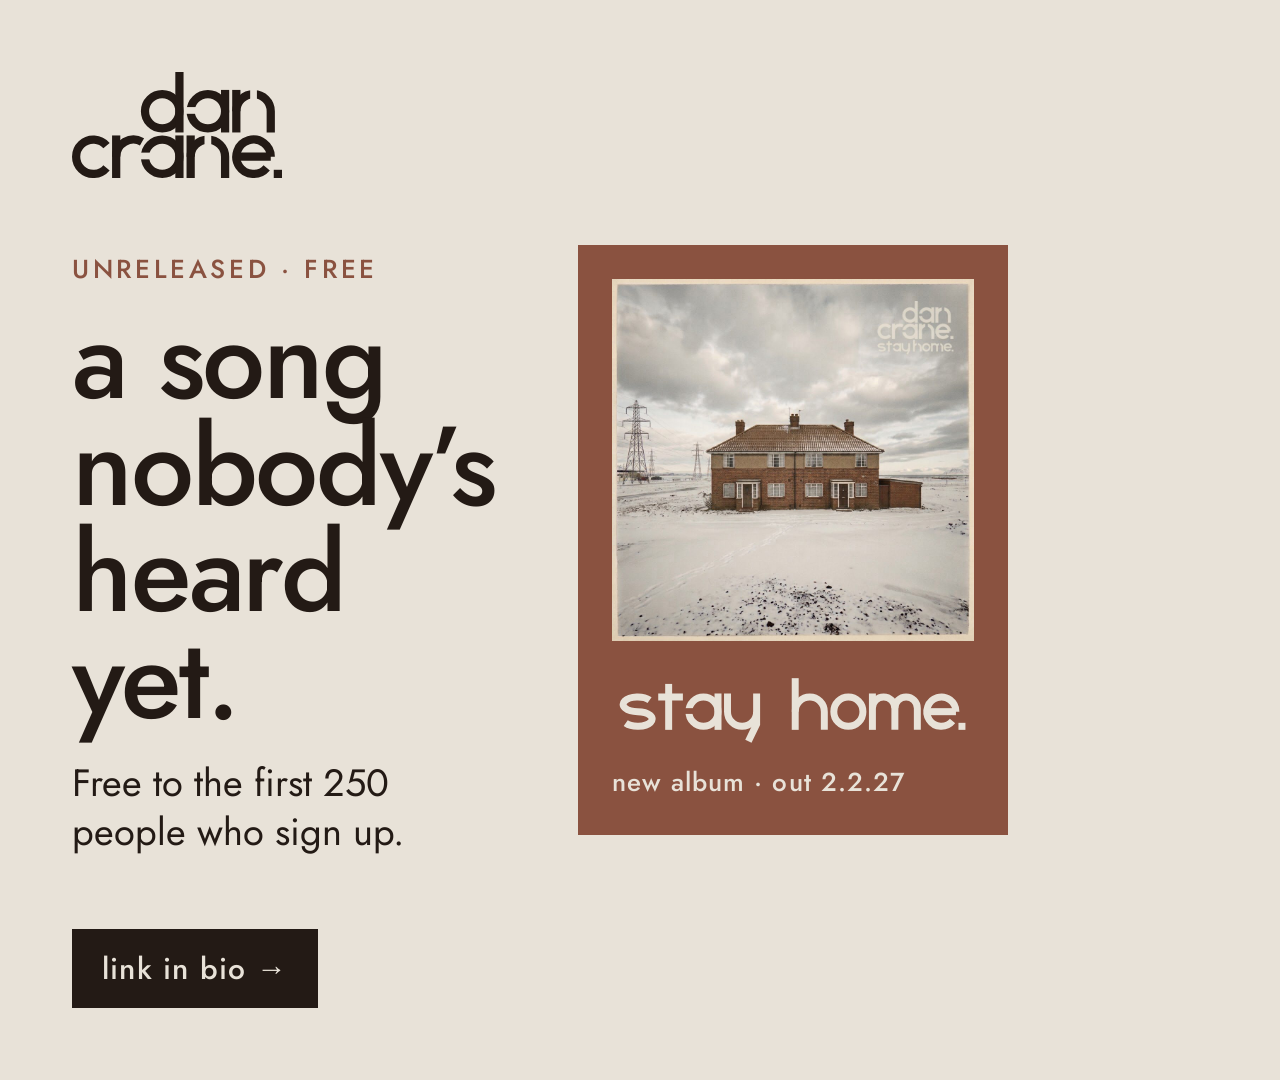
==== tools/giveaway-template.html @ 3b65ca57 "Add free-song Kit sign-up above contact; Instagram giveaway images - New "free song." section with t" ====
<!doctype html><meta charset="utf-8">
<!-- Instagram images for the free-song giveaway.
     Rendered by: node tools/make-giveaway-images.js
     ?format=post (1080x1080) or ?format=story (1080x1920) -->
<style>
  @font-face { font-family: "Jost"; font-weight: 400 500; src: url("../assets/fonts/jost-latin.woff2") format("woff2"); }
  :root { --paper: #e8e2d8; --ink: #231a15; --muted: #5f554d; --brick: #8a5240; }
  * { box-sizing: border-box; }
  html, body { margin: 0; background: var(--paper); color: var(--ink); font-family: "Jost", sans-serif; }
  .c { width: 1080px; display: flex; flex-direction: column; padding: 72px; }
  .logo { width: 210px; display: block; }
  .kicker { font-weight: 500; font-size: 26px; letter-spacing: .14em; text-transform: uppercase; color: var(--brick); margin: 0 0 18px; }
  h1 { font-weight: 500; font-size: 112px; line-height: .95; letter-spacing: -.02em; margin: 0; }
  .sub { font-size: 38px; line-height: 1.3; margin: 26px 0 0; max-width: 18ch; }
  .tag { display: inline-block; background: var(--ink); color: var(--paper); font-weight: 500; font-size: 30px; letter-spacing: .04em; padding: 18px 30px; }
  .box { background: var(--brick); color: var(--paper); padding: 34px; }
  .box img.cover { width: 100%; display: block; aspect-ratio: 1; object-fit: cover; }
  .box img.title { display: block; width: 100%; margin-top: 26px; }
  .box p { margin: 14px 0 0; font-weight: 500; font-size: 26px; letter-spacing: .04em; }

  /* square post: words left, brick box right */
  .post { height: 1080px; display: grid; grid-template-columns: 1fr 430px; gap: 56px; align-items: stretch; }
  .post .words { display: flex; flex-direction: column; }
  .post .mid { margin-top: auto; margin-bottom: auto; }
  .post .box { align-self: center; }

  /* story: stacked, keeps top and bottom 250px clear for Instagram's own buttons */
  .story { height: 1920px; padding: 210px 90px 250px; }
  .story .logo { width: 220px; }
  .story .mid { margin-top: 56px; }
  .story h1 { font-size: 124px; }
  .story .sub { max-width: none; }
  .story .box { margin: 52px auto 0; width: 540px; }
  .story .foot { margin-top: auto; padding-top: 40px; text-align: center; }
</style>
<body>
<div id="root"></div>
<script>
  var story = new URLSearchParams(location.search).get("format") === "story";
  var box = '<div class="box"><img class="cover" src="../assets/cover/stay-home.jpg" alt="">' +
            '<img class="title" src="../assets/brand/stay-home-title-light.svg" alt=""><p>new album · out 2.2.27</p></div>';
  var words = '<div class="mid"><p class="kicker">unreleased · free</p><h1>' + (story ? 'a song nobody’s<br>heard yet.' : 'a song<br>nobody’s<br>heard yet.') + '</h1>' +
              '<p class="sub">Free to the first 250 people who sign up.</p></div>';
  var foot = '<div class="foot"><span class="tag">link in bio →</span></div>';
  var logo = '<img class="logo" src="../assets/brand/logo.svg" alt="">';
  document.getElementById("root").innerHTML = story
    ? '<div class="c story">' + logo + words + box + foot + '</div>'
    : '<div class="c post"><div class="words">' + logo + words + foot + '</div>' + box + '</div>';
</script>
</body>
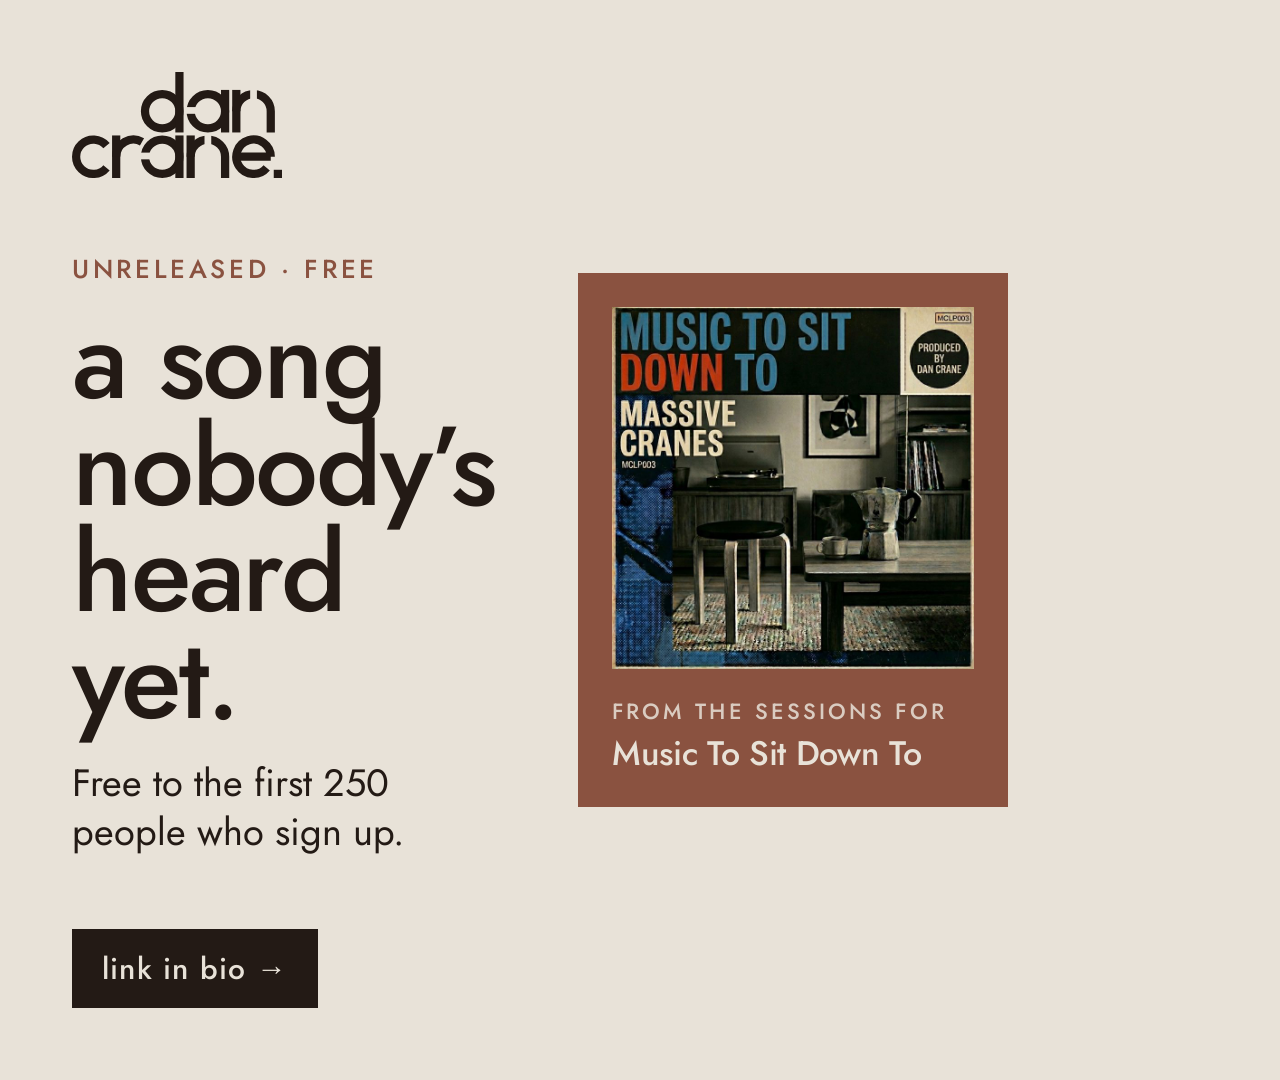
==== commit 92061e89: "Giveaway: use the Music To Sit Down To cover and name the sessions The free song is from the Music T" ====
--- a/tools/giveaway-template.html
+++ b/tools/giveaway-template.html
@@ -16,13 +16,16 @@
   .box { background: var(--brick); color: var(--paper); padding: 34px; }
   .box img.cover { width: 100%; display: block; aspect-ratio: 1; object-fit: cover; }
   .box img.title { display: block; width: 100%; margin-top: 26px; }
-  .box p { margin: 14px 0 0; font-weight: 500; font-size: 26px; letter-spacing: .04em; }
+  .box p { margin: 0; }
+  .box .from { margin-top: 26px; font-weight: 500; font-size: 22px; letter-spacing: .14em; text-transform: uppercase; opacity: .85; }
+  .box .album { margin-top: 8px; font-weight: 500; font-size: 40px; line-height: 1.1; letter-spacing: -.01em; }
 
   /* square post: words left, brick box right */
   .post { height: 1080px; display: grid; grid-template-columns: 1fr 430px; gap: 56px; align-items: stretch; }
   .post .words { display: flex; flex-direction: column; }
   .post .mid { margin-top: auto; margin-bottom: auto; }
   .post .box { align-self: center; }
+  .post .box .album { font-size: 34px; }
 
   /* story: stacked, keeps top and bottom 250px clear for Instagram's own buttons */
   .story { height: 1920px; padding: 210px 90px 250px; }
@@ -37,8 +40,8 @@
 <div id="root"></div>
 <script>
   var story = new URLSearchParams(location.search).get("format") === "story";
-  var box = '<div class="box"><img class="cover" src="../assets/cover/stay-home.jpg" alt="">' +
-            '<img class="title" src="../assets/brand/stay-home-title-light.svg" alt=""><p>new album · out 2.2.27</p></div>';
+  var box = '<div class="box"><img class="cover" src="../assets/releases/music-to-sit-down-to.jpg" alt="">' +
+            '<p class="from">from the sessions for</p><p class="album">Music To Sit Down To</p></div>';
   var words = '<div class="mid"><p class="kicker">unreleased · free</p><h1>' + (story ? 'a song nobody’s<br>heard yet.' : 'a song<br>nobody’s<br>heard yet.') + '</h1>' +
               '<p class="sub">Free to the first 250 people who sign up.</p></div>';
   var foot = '<div class="foot"><span class="tag">link in bio →</span></div>';
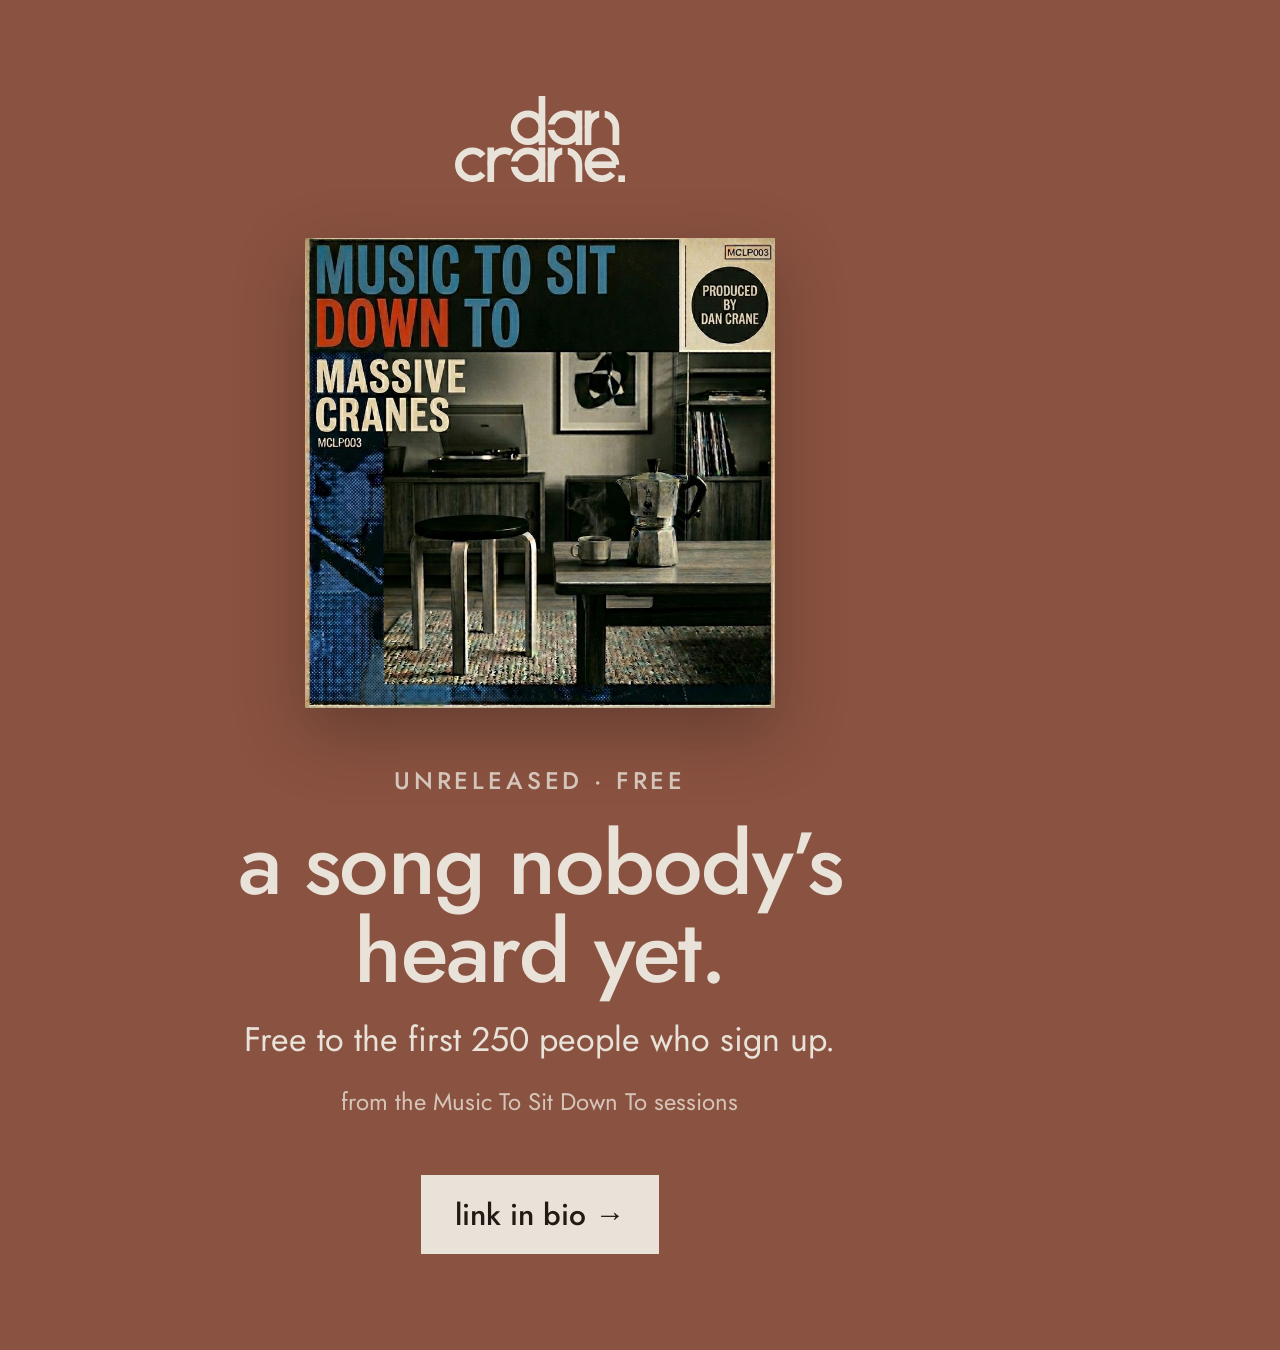
==== commit 7fd960a1: "Short bio: add the solo album; free-song Instagram images on brick, 4:5 post safe for grid crop Co-A" ====
--- a/tools/giveaway-template.html
+++ b/tools/giveaway-template.html
@@ -1,53 +1,47 @@
 <!doctype html><meta charset="utf-8">
-<!-- Instagram images for the free-song giveaway.
+<!-- Instagram images for the free-song giveaway, on brick.
      Rendered by: node tools/make-giveaway-images.js
-     ?format=post (1080x1080) or ?format=story (1080x1920) -->
+     ?format=post (1080x1350, 4:5 feed post) or ?format=story (1080x1920)
+     The post keeps everything inside the middle 3:4 so the profile grid crop
+     never cuts or crowds anything. -->
 <style>
   @font-face { font-family: "Jost"; font-weight: 400 500; src: url("../assets/fonts/jost-latin.woff2") format("woff2"); }
-  :root { --paper: #e8e2d8; --ink: #231a15; --muted: #5f554d; --brick: #8a5240; }
+  :root { --paper: #e8e2d8; --ink: #231a15; --brick: #8a5240; }
   * { box-sizing: border-box; }
-  html, body { margin: 0; background: var(--paper); color: var(--ink); font-family: "Jost", sans-serif; }
-  .c { width: 1080px; display: flex; flex-direction: column; padding: 72px; }
-  .logo { width: 210px; display: block; }
-  .kicker { font-weight: 500; font-size: 26px; letter-spacing: .14em; text-transform: uppercase; color: var(--brick); margin: 0 0 18px; }
-  h1 { font-weight: 500; font-size: 112px; line-height: .95; letter-spacing: -.02em; margin: 0; }
-  .sub { font-size: 38px; line-height: 1.3; margin: 26px 0 0; max-width: 18ch; }
-  .tag { display: inline-block; background: var(--ink); color: var(--paper); font-weight: 500; font-size: 30px; letter-spacing: .04em; padding: 18px 30px; }
-  .box { background: var(--brick); color: var(--paper); padding: 34px; }
-  .box img.cover { width: 100%; display: block; aspect-ratio: 1; object-fit: cover; }
-  .box img.title { display: block; width: 100%; margin-top: 26px; }
-  .box p { margin: 0; }
-  .box .from { margin-top: 26px; font-weight: 500; font-size: 22px; letter-spacing: .14em; text-transform: uppercase; opacity: .85; }
-  .box .album { margin-top: 8px; font-weight: 500; font-size: 40px; line-height: 1.1; letter-spacing: -.01em; }
+  html, body { margin: 0; background: var(--brick); color: var(--paper); font-family: "Jost", sans-serif; }
+  .c { width: 1080px; display: flex; flex-direction: column; align-items: center; text-align: center; }
+  .logo { width: 170px; display: block; }
+  .cover { display: block; aspect-ratio: 1; object-fit: cover; box-shadow: 0 24px 60px rgba(35,26,21,.35); }
+  .kicker { font-weight: 500; font-size: 24px; letter-spacing: .16em; text-transform: uppercase; margin: 0; opacity: .8; }
+  h1 { font-weight: 500; line-height: 1; letter-spacing: -.02em; margin: 0; }
+  .sub { font-size: 34px; line-height: 1.3; margin: 0; }
+  .from { font-size: 24px; margin: 0; opacity: .8; }
+  .tag { display: inline-block; background: var(--paper); color: var(--ink); font-weight: 500; font-size: 30px; padding: 18px 34px; }
 
-  /* square post: words left, brick box right */
-  .post { height: 1080px; display: grid; grid-template-columns: 1fr 430px; gap: 56px; align-items: stretch; }
-  .post .words { display: flex; flex-direction: column; }
-  .post .mid { margin-top: auto; margin-bottom: auto; }
-  .post .box { align-self: center; }
-  .post .box .album { font-size: 34px; }
+  .post { height: 1350px; padding: 96px 150px; justify-content: space-between; }
+  .post .cover { width: 470px; }
+  .post h1 { font-size: 88px; }
+  .post .stack { display: flex; flex-direction: column; align-items: center; gap: 22px; }
 
-  /* story: stacked, keeps top and bottom 250px clear for Instagram's own buttons */
-  .story { height: 1920px; padding: 210px 90px 250px; }
-  .story .logo { width: 220px; }
-  .story .mid { margin-top: 56px; }
-  .story h1 { font-size: 124px; }
-  .story .sub { max-width: none; }
-  .story .box { margin: 52px auto 0; width: 540px; }
-  .story .foot { margin-top: auto; padding-top: 40px; text-align: center; }
+  /* story: top and bottom 250px kept clear for Instagram's own buttons */
+  .story { height: 1920px; padding: 250px 110px; justify-content: space-between; }
+  .story .logo { width: 200px; }
+  .story .cover { width: 600px; }
+  .story h1 { font-size: 104px; }
+  .story .stack { display: flex; flex-direction: column; align-items: center; gap: 26px; }
 </style>
 <body>
 <div id="root"></div>
 <script>
   var story = new URLSearchParams(location.search).get("format") === "story";
-  var box = '<div class="box"><img class="cover" src="../assets/releases/music-to-sit-down-to.jpg" alt="">' +
-            '<p class="from">from the sessions for</p><p class="album">Music To Sit Down To</p></div>';
-  var words = '<div class="mid"><p class="kicker">unreleased · free</p><h1>' + (story ? 'a song nobody’s<br>heard yet.' : 'a song<br>nobody’s<br>heard yet.') + '</h1>' +
-              '<p class="sub">Free to the first 250 people who sign up.</p></div>';
-  var foot = '<div class="foot"><span class="tag">link in bio →</span></div>';
-  var logo = '<img class="logo" src="../assets/brand/logo.svg" alt="">';
-  document.getElementById("root").innerHTML = story
-    ? '<div class="c story">' + logo + words + box + foot + '</div>'
-    : '<div class="c post"><div class="words">' + logo + words + foot + '</div>' + box + '</div>';
+  var html =
+    '<img class="logo" src="../assets/brand/logo-light.svg" alt="">' +
+    '<img class="cover" src="../assets/releases/music-to-sit-down-to.jpg" alt="">' +
+    '<div class="stack"><p class="kicker">unreleased · free</p>' +
+    '<h1>a song nobody’s<br>heard yet.</h1>' +
+    '<p class="sub">Free to the first 250 people who sign up.</p>' +
+    '<p class="from">from the Music To Sit Down To sessions</p></div>' +
+    '<span class="tag">link in bio →</span>';
+  document.getElementById("root").innerHTML = '<div class="c ' + (story ? 'story' : 'post') + '">' + html + '</div>';
 </script>
 </body>
